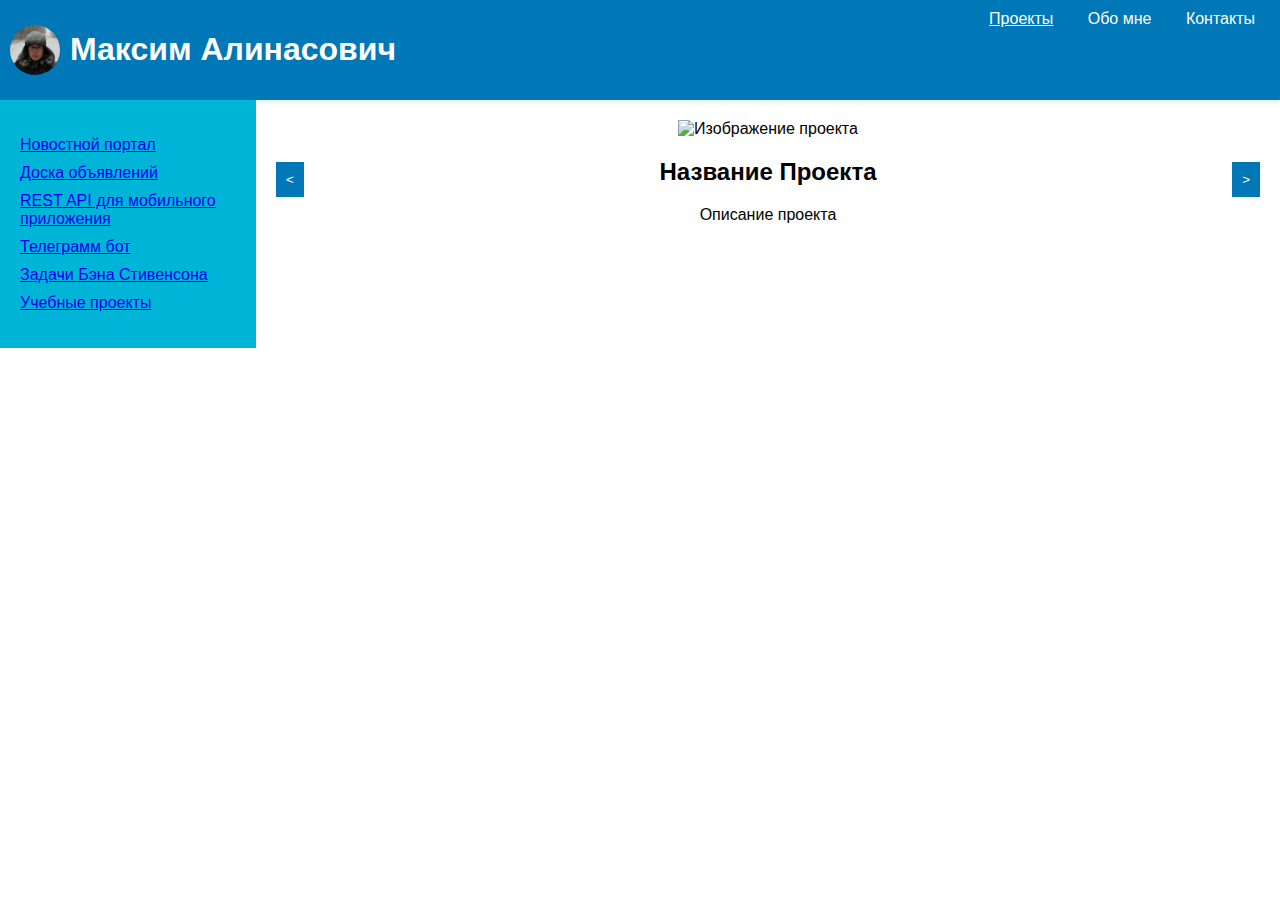
==== index.html @ 10677f11 "тест" ====
<!DOCTYPE html>
<html lang="ru">
<head>
    <meta charset="UTF-8">
    <meta name="viewport" content="width=device-width, initial-scale=1.0">
    <title>Портфолио</title>
    <link rel="stylesheet" href="styles.css">
</head>
<body>
    <header>
        <div class="profile">
            <img src="profile.png" alt="Фото профиля">
            <h1>Максим Алинасович</h1>
        </div>
        <nav>
            <a href="#" class="active">Проекты</a>
            <a href="#">Обо мне</a>
            <a href="#" id="contacts">Контакты</a>
        </nav>
    </header>

    <aside class="projects-list">
        <ul>
            <li><a href="project1.html">Новостной портал</a></li>
            <li><a href="project2.html">Доска объявлений</a></li>
            <li><a href="project3.html">REST API для мобильного приложения</a></li>
            <li><a href="project4.html">Телеграмм бот</a></li>
            <li><a href="project5.html">Задачи Бэна Стивенсона</a></li>
            <li><a href="project5.html">Учебные проекты</a></li>
        </ul>
    </aside>

    <main>
        <div class="project-detail">
            <button class="nav-arrow left">&lt;</button>
            <div class="project-info">
                <img src="project-image.jpg" alt="Изображение проекта">
                <h2>Название Проекта</h2>
                <p>Описание проекта</p>
            </div>
            <button class="nav-arrow right">&gt;</button>
        </div>
    </main>

    <div class="contact-menu">
        <ul>
            <li>Почта: example@mail.com</li>
            <li>Телеграм: @username</li>
            <li>Телефон: +123456789</li>
        </ul>
    </div>

    <script src="script.js"></script>
</body>
</html>
---- styles.css ----
body {
    font-family: Arial, sans-serif;
    margin: 0;
    padding: 0;
    display: flex;
    flex-wrap: wrap;
}

header {
    width: 100%;
    background-color: #0077b6;
    color: white;
    display: flex;
    justify-content: space-between;
    padding: 10px;
    box-shadow: 0 2px 5px rgba(0,0,0,0.1);
}

.profile {
    display: flex;
    align-items: center;
}

.profile img {
    width: 50px;
    height: 50px;
    border-radius: 50%;
    margin-right: 10px;
}

nav a {
    color: white;
    margin: 0 15px;
    text-decoration: none;
}

nav a.active, nav a:hover {
    text-decoration: underline;
}

.projects-list {
    width: 20%;
    background-color: #00b4d8;
    padding: 20px;
    box-sizing: border-box;
}

.projects-list ul {
    list-style: none;
    padding: 0;
}

.projects-list li {
    margin-bottom: 10px;
}

main {
    width: 80%;
    padding: 20px;
    box-sizing: border-box;
}

.project-detail {
    display: flex;
    align-items: center;
}

.nav-arrow {
    background-color: #0077b6;
    color: white;
    border: none;
    padding: 10px;
    cursor: pointer;
}

.project-info {
    flex-grow: 1;
    text-align: center;
}

.contact-menu {
    display: none;
    position: absolute;
    background-color: white;
    box-shadow: 0 2px 5px rgba(0,0,0,0.1);
    padding: 10px;
}

.contact-menu ul {
    list-style: none;
    padding: 0;
}

@media (max-width: 768px) {
    .projects-list {
        width: 100%;
        order: 1;
    }

    main {
        width: 100%;
        order: 2;
    }
}
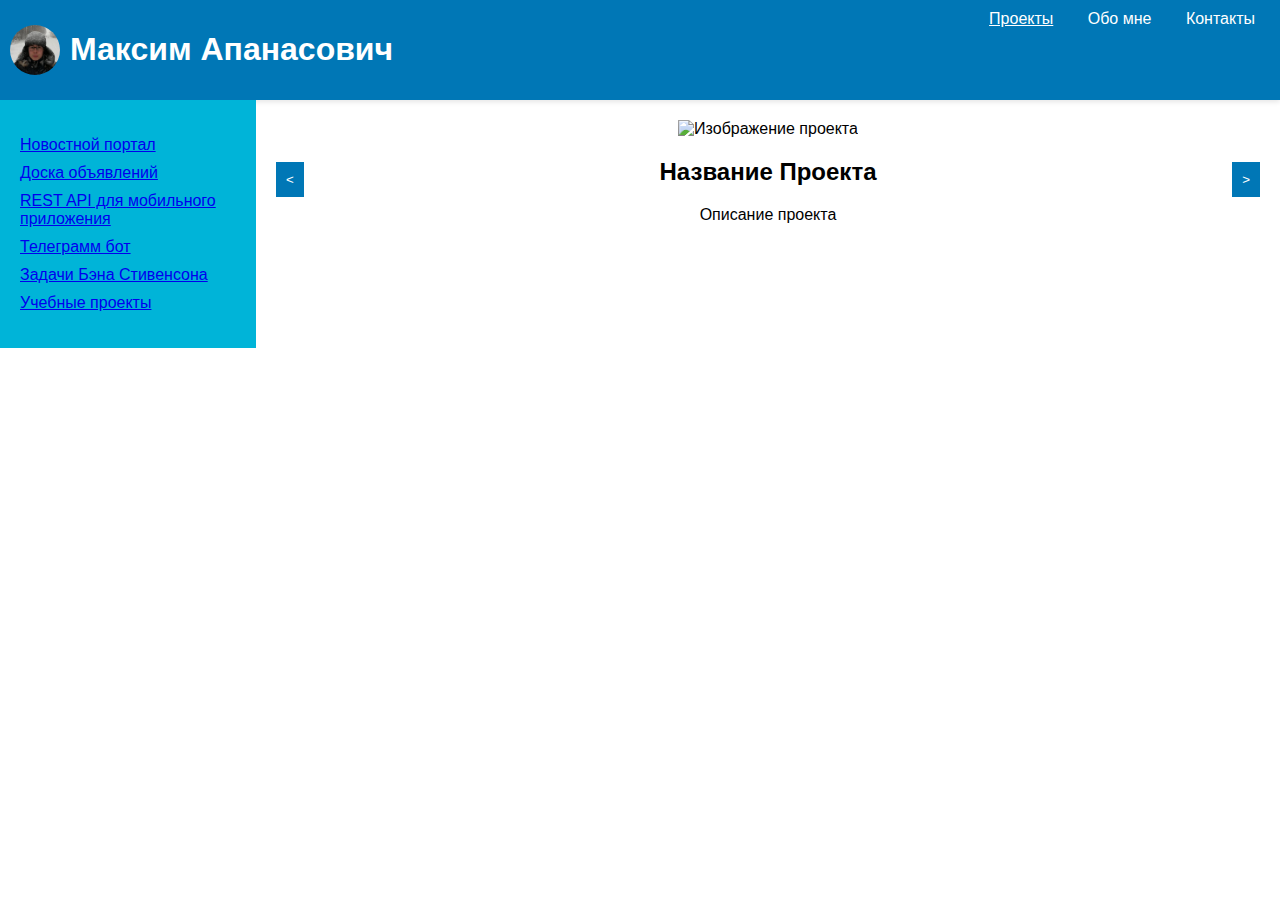
==== commit 370388c2: "тест" ====
--- a/index.html
+++ b/index.html
@@ -10,7 +10,7 @@
     <header>
         <div class="profile">
             <img src="profile.png" alt="Фото профиля">
-            <h1>Максим Алинасович</h1>
+            <h1>Максим Апанасович</h1>
         </div>
         <nav>
             <a href="#" class="active">Проекты</a>
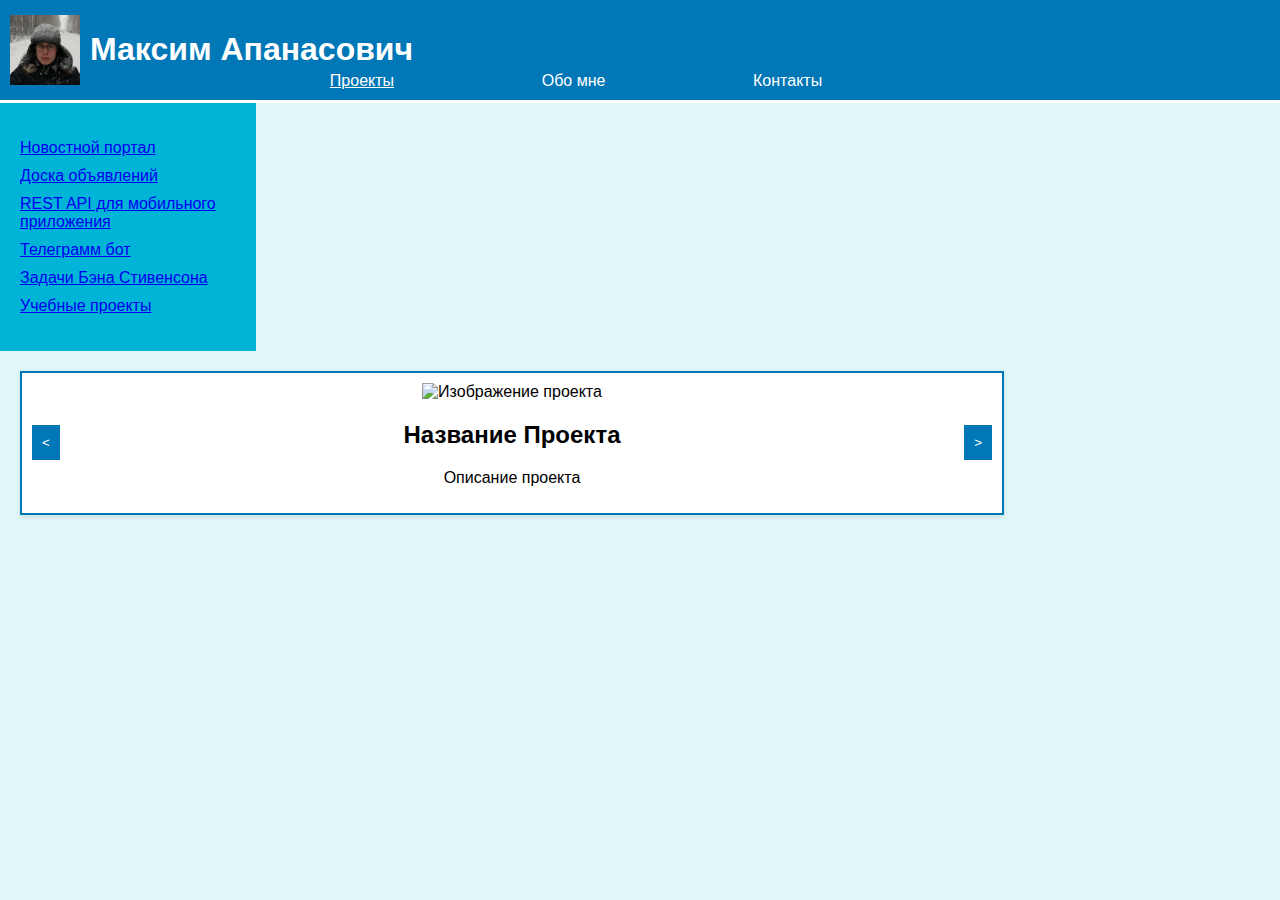
==== commit c06c5547: "Правка" ====
--- a/index.html
+++ b/index.html
@@ -7,6 +7,7 @@
     <link rel="stylesheet" href="styles.css">
 </head>
 <body>
+<div class="background">
     <header>
         <div class="profile">
             <img src="profile.png" alt="Фото профиля">
@@ -51,5 +52,6 @@
     </div>
 
     <script src="script.js"></script>
+</div>
 </body>
 </html>
--- a/styles.css
+++ b/styles.css
@@ -1,36 +1,52 @@
-body {
-    font-family: Arial, sans-serif;
+body, html {
     margin: 0;
     padding: 0;
+    font-family: Arial, sans-serif;
+    height: 100%;
+}
+
+.background {
+    background-color: #e0f7fa;
     display: flex;
-    flex-wrap: wrap;
+    flex-direction: column;
+    height: 100%;
 }
 
 header {
     width: 100%;
     background-color: #0077b6;
     color: white;
+    padding: 10px 0;
     display: flex;
+    align-items: center;
     justify-content: space-between;
-    padding: 10px;
-    box-shadow: 0 2px 5px rgba(0,0,0,0.1);
+    position: relative;
+    border-bottom: 3px solid white;
 }
 
 .profile {
     display: flex;
     align-items: center;
+    padding-left: 10px;
 }
 
 .profile img {
-    width: 50px;
-    height: 50px;
-    border-radius: 50%;
+    width: 70px;
+    height: 70px;
     margin-right: 10px;
+}
+
+nav {
+    display: flex;
+    justify-content: space-around;
+    width: 50%;
+    position: absolute;
+    bottom: 10px;
+    left: 20%;
 }
 
 nav a {
     color: white;
-    margin: 0 15px;
     text-decoration: none;
 }
 
@@ -63,6 +79,11 @@
 .project-detail {
     display: flex;
     align-items: center;
+    justify-content: space-between;
+    border: 2px solid #0077b6;
+    padding: 10px;
+    background-color: white;
+    box-shadow: 0 2px 5px rgba(0,0,0,0.1);
 }
 
 .nav-arrow {
@@ -76,6 +97,7 @@
 .project-info {
     flex-grow: 1;
     text-align: center;
+    cursor: pointer;
 }
 
 .contact-menu {
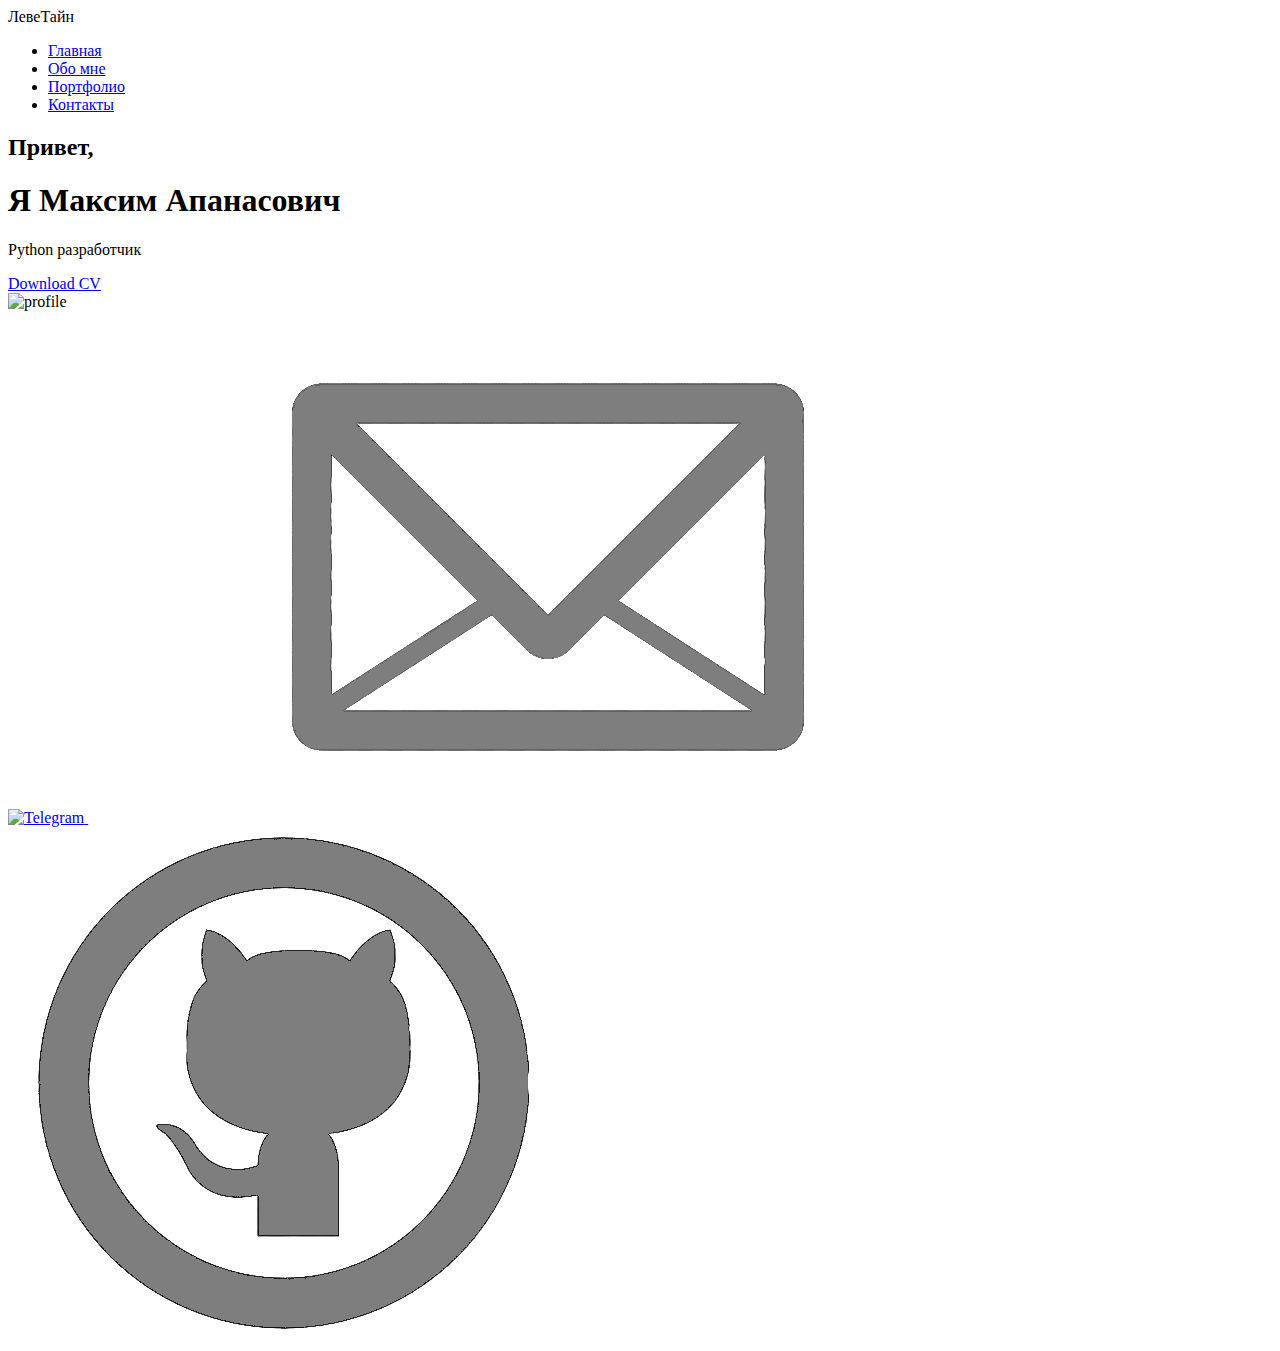
==== commit eef7231b: "28.10 обновление" ====
--- a/index.html
+++ b/index.html
@@ -1,57 +1,44 @@
 <!DOCTYPE html>
-<html lang="ru">
+<html lang="en">
 <head>
     <meta charset="UTF-8">
     <meta name="viewport" content="width=device-width, initial-scale=1.0">
-    <title>Портфолио</title>
-    <link rel="stylesheet" href="styles.css">
+    <title>Portfolio</title>
+    <link rel="stylesheet" href="static/style.css">
 </head>
 <body>
-<div class="background">
-    <header>
-        <div class="profile">
-            <img src="profile.png" alt="Фото профиля">
-            <h1>Максим Апанасович</h1>
-        </div>
-        <nav>
-            <a href="#" class="active">Проекты</a>
-            <a href="#">Обо мне</a>
-            <a href="#" id="contacts">Контакты</a>
-        </nav>
-    </header>
-
-    <aside class="projects-list">
-        <ul>
-            <li><a href="project1.html">Новостной портал</a></li>
-            <li><a href="project2.html">Доска объявлений</a></li>
-            <li><a href="project3.html">REST API для мобильного приложения</a></li>
-            <li><a href="project4.html">Телеграмм бот</a></li>
-            <li><a href="project5.html">Задачи Бэна Стивенсона</a></li>
-            <li><a href="project5.html">Учебные проекты</a></li>
+<header>
+    <nav>
+        <div class="logo">ЛевеТайн</div>
+        <ul class="nav-links">
+            <li><a href="index.html">Главная</a></li>
+            <li><a href="about.html">Обо мне</a></li>
+            <li><a href="portfolio.html">Портфолио</a></li>
+            <li><a href="#">Контакты</a></li>
         </ul>
-    </aside>
-
-    <main>
-        <div class="project-detail">
-            <button class="nav-arrow left">&lt;</button>
-            <div class="project-info">
-                <img src="project-image.jpg" alt="Изображение проекта">
-                <h2>Название Проекта</h2>
-                <p>Описание проекта</p>
-            </div>
-            <button class="nav-arrow right">&gt;</button>
-        </div>
-    </main>
-
-    <div class="contact-menu">
-        <ul>
-            <li>Почта: example@mail.com</li>
-            <li>Телеграм: @username</li>
-            <li>Телефон: +123456789</li>
-        </ul>
+    </nav>
+</header>
+<section class="hero">
+    <div class="hero-content">
+        <h2>Привет,</h2>
+        <h1>Я <span class="highlight">Максим Апанасович</span></h1>
+        <p>Python разработчик</p>
+        <a href="#" class="btn">Download CV</a>
     </div>
-
-    <script src="script.js"></script>
+    <div class="hero-image">
+        <img src="static/img/profile.png" alt="profile">
+    </div>
+</section>
+<div class="contact-icons">
+    <a href="https://t.me/avenyr" target="_blank">
+        <img src="static/img/icon-tg.png" alt="Telegram">
+    </a>
+    <a href="mailto:apanasovich04@mail.ru">
+        <img src="static/img/icon-mail.png" alt="Email">
+    </a>
+    <a href="https://github.com/Tasank">
+        <img src="static/img/icon-git.png" alt="GitHub">
+    </a>
 </div>
 </body>
-</html>
+</html>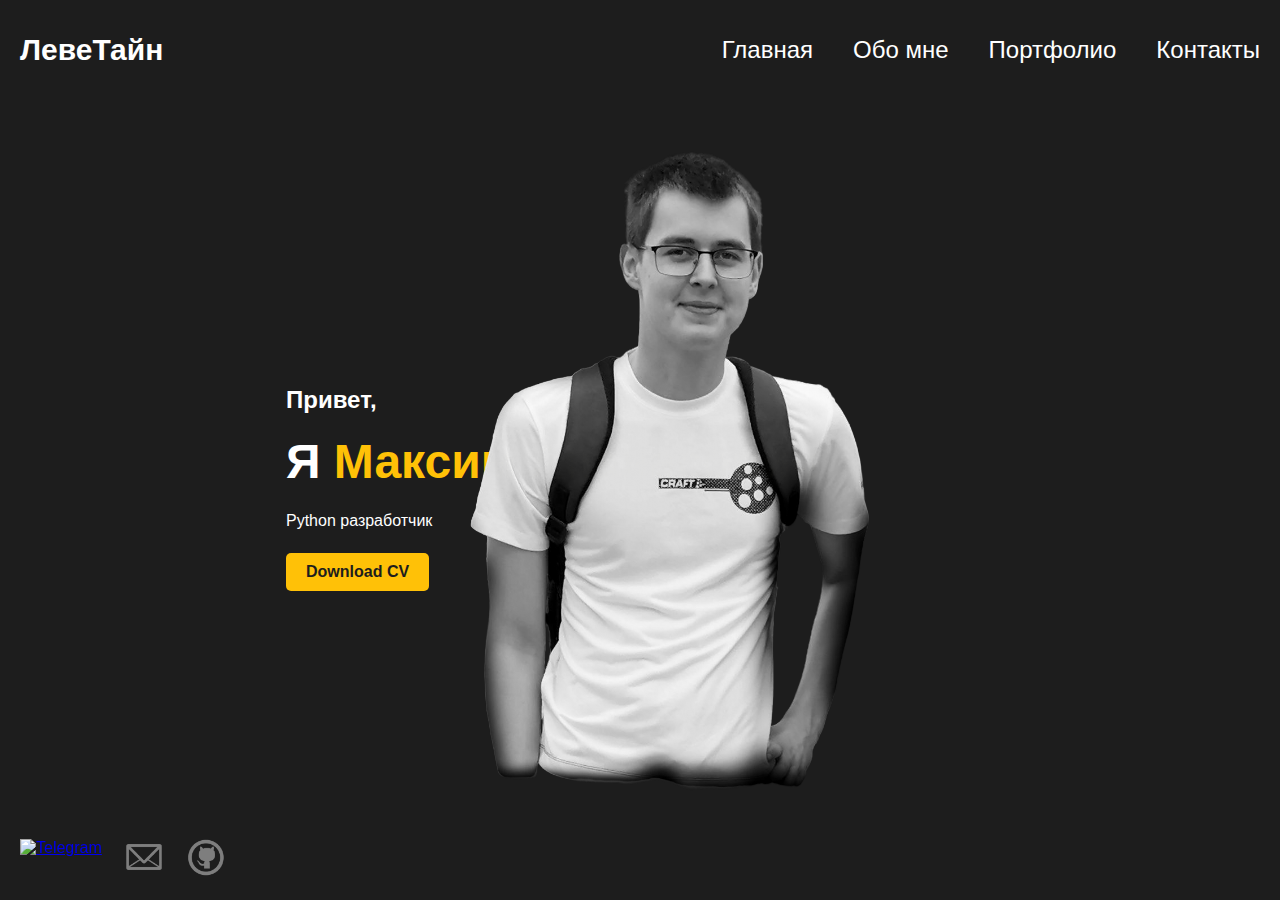
==== commit 21d3fae1: "28.10 обновление" ====
--- a/index.html
+++ b/index.html
@@ -4,7 +4,7 @@
     <meta charset="UTF-8">
     <meta name="viewport" content="width=device-width, initial-scale=1.0">
     <title>Portfolio</title>
-    <link rel="stylesheet" href="static/style.css">
+    <link rel="stylesheet" href="static/styles.css">
 </head>
 <body>
 <header>
--- a/static/styles.css
+++ b/static/styles.css
@@ -0,0 +1,269 @@
+body {
+    margin: 0;
+    font-family: Arial, sans-serif;
+    background-color: #1d1d1d;
+    color: #ffffff;
+}
+header {
+    padding: 20px;
+    display: flex;
+    justify-content: space-between;
+    align-items: center;
+}
+
+nav {
+    display: flex;
+    align-items: center;
+    width: 100%;
+}
+
+.logo {
+    font-size: 30px;
+    font-family: Arial, sans-serif;
+    font-weight: bold;
+    color: #ffffff;
+    text-decoration: none;
+}
+
+.nav-links {
+    list-style: none;
+    display: flex;
+    gap: 40px;
+    justify-content: center;
+    margin-left: auto;
+}
+
+.nav-links a {
+    color: #ffffff;
+    text-decoration: none;
+    font-size: 24px;
+    font-family: Arial, sans-serif;
+    font-weight: normal;
+    transition: color 0.2s ease;
+}
+
+.nav-links a:hover {
+    color: #ccc;
+}
+
+.hero {
+    display: flex;
+    justify-content: space-between;
+    align-items: center;
+    padding: 50px;
+    background-color: #1d1d1d;
+}
+
+.hero-content {
+    max-width: 50%;
+    margin-left: 20%;
+}
+
+.hero-content h1 {
+    font-size: 3em;
+    margin: 0;
+}
+
+.hero-content .highlight {
+    color: #ffc107;
+}
+
+.hero-content p {
+    margin: 20px 0;
+    line-height: 1.5;
+}
+
+.btn {
+    display: inline-block;
+    padding: 10px 20px;
+    background-color: #ffc107;
+    color: #1d1d1d;
+    text-decoration: none;
+    font-weight: bold;
+    border-radius: 5px;
+}
+
+.hero-image img {
+    width: 400px;
+    height: auto;
+    margin-left: -90%;
+
+}
+
+.contact-icons {
+    position: fixed;
+    bottom: 20px;
+    left: 20px;
+    display: flex;
+    gap: 10px;
+}
+
+.contact-icons a img {
+    width: 40px;
+    height: 40px;
+    transition: transform 0.3s;
+}
+
+.contact-icons a:nth-child(2) img {
+    width: 64px; /* Увеличиваем ширину второй иконки */
+    height: auto; /* Сохраняем пропорции */
+}
+
+.contact-icons a:nth-child(3) img {
+    width: 40px; /* Увеличиваем ширину второй иконки */
+    height: auto; /* Сохраняем пропорции */
+}
+.contact-icons a img:hover {
+    transform: scale(1.1);
+}
+/* Портфолио */
+.portfolio {
+    display: flex;
+    padding: 50px;
+    height: 90vh;
+    background-color: #1d1d1d;
+}
+
+.project-list {
+    width: 15%;
+
+    border: 2px solid yellow;
+    background-color: rgba(255, 255, 255, 0.1);
+    padding: 15px;
+}
+
+.project-list h3 {
+    margin: 0 0 10px 0;
+}
+
+.project-list ul {
+    list-style-type: none;
+    padding: 0;
+}
+
+.project-list li {
+    margin: 5px 0;
+}
+
+.project-display {
+    flex: 1;
+    display: flex;
+    align-items: center;
+    border: 1px solid #ccc;
+    background-color: rgba(255, 255, 255, 0.1);
+    box-shadow: 0 4px 8px rgba(0, 0, 0, 0.2);
+    padding: 20px;
+    position: relative;
+    overflow: hidden; /* Скрываем переполнение */
+}
+
+.project-info {
+    flex: 1;
+    padding: 10px;
+    cursor: pointer;
+    transition: background-color 0.3s;
+}
+
+.project-content {
+    opacity: 1;
+    transition: opacity 0.3s;
+}
+
+.project-info img {
+    max-width: 100%;
+    height: auto;
+    margin-bottom: 15px;
+}
+
+.project-info:hover {
+    background-color: rgba(255, 255, 255, 0.2);
+}
+
+.fade-out {
+    opacity: 0;
+    transition: opacity 0.3s;
+}
+
+.slide-in-left {
+    opacity: 0;
+    transform: translateX(-100%);
+    animation: slide-in-left 0.3s forwards;
+}
+
+.slide-in-right {
+    opacity: 0;
+    transform: translateX(100%);
+    animation: slide-in-right 0.3s forwards;
+}
+
+@keyframes slide-in-left {
+    to {
+        opacity: 1;
+        transform: translateX(0);
+    }
+}
+
+@keyframes slide-in-right {
+    to {
+        opacity: 1;
+        transform: translateX(0);
+    }
+}
+.arrow {
+    cursor: pointer;
+    color: gray;
+    font-size: 2em;
+    padding: 0 20px;
+    transition: color 0.3s;
+}
+
+.arrow:hover {
+    color: #ffc107;
+}
+
+.project-info {
+    flex: 1;
+    height: 100%;
+    padding: 10px;
+    cursor: pointer;
+    transition: background-color 0.3s;
+    display: flex;
+    flex-direction: column;
+    align-items: center;
+}
+
+.project-info:hover {
+    background-color: rgba(255, 255, 255, 0.2);
+}
+
+
+
+/* Мобильная версия */
+@media (max-width: 768px) {
+    .hero {
+        flex-direction: column;
+        text-align: center;
+    }
+
+    .hero-content, .hero-image {
+        max-width: 100%;
+    }
+
+    .hero-content h1 {
+        font-size: 2em;
+    }
+
+    .hero-image img {
+        width: 200px;
+    }
+
+    .nav-links {
+        flex-direction: column;
+        gap: 10px;
+    }
+    .contact-icons {
+        position: static;
+        justify-content: center;
+        padding: 20px 0;
+    }
+}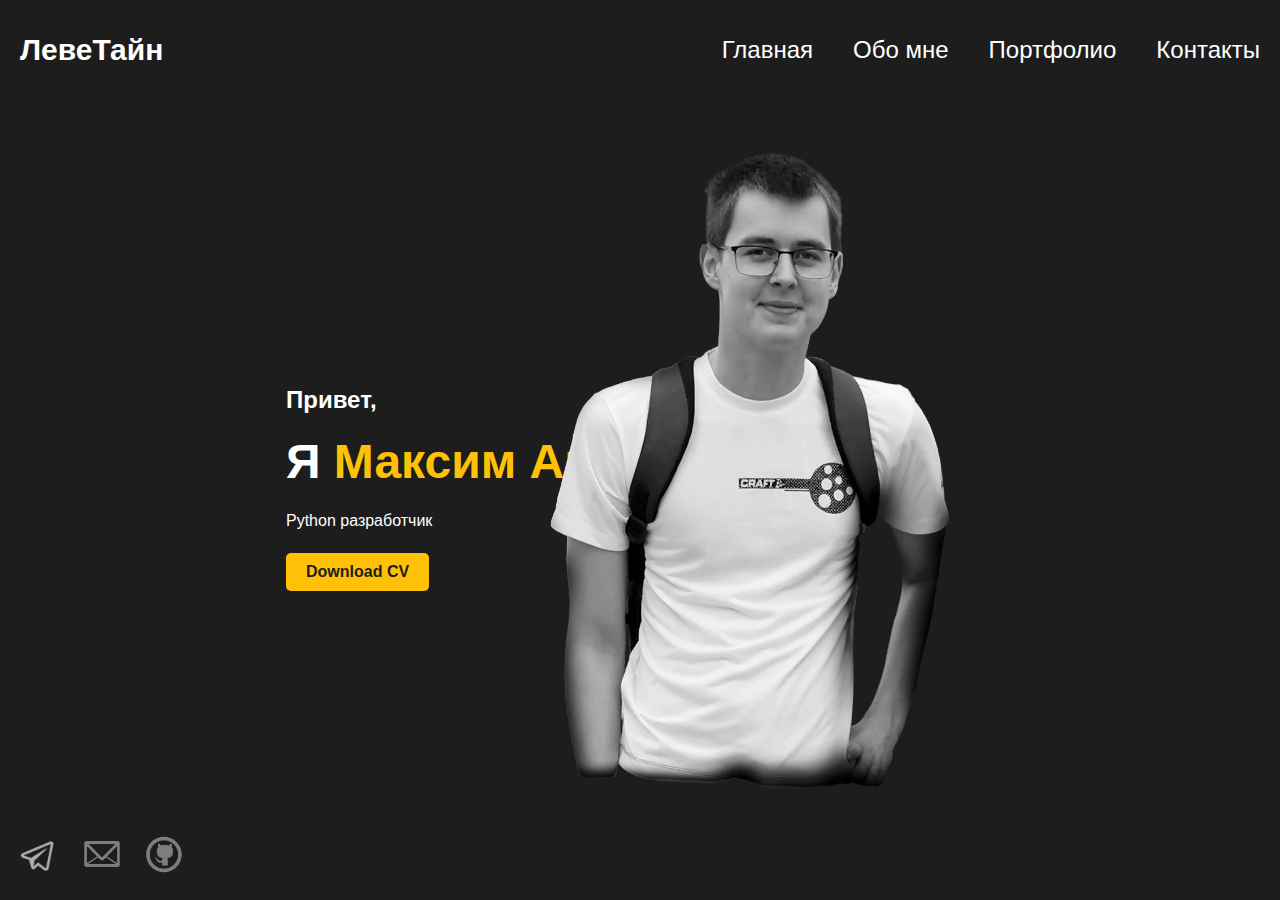
==== commit b11c7010: "28.10 обновление" ====
--- a/index.html
+++ b/index.html
@@ -31,7 +31,7 @@
 </section>
 <div class="contact-icons">
     <a href="https://t.me/avenyr" target="_blank">
-        <img src="static/img/icon-tg.png" alt="Telegram">
+        <img src="static/img/Icon-tg.jpg" alt="Telegram">
     </a>
     <a href="mailto:apanasovich04@mail.ru">
         <img src="static/img/icon-mail.png" alt="Email">
--- a/static/styles.css
+++ b/static/styles.css
@@ -86,7 +86,7 @@
 .hero-image img {
     width: 400px;
     height: auto;
-    margin-left: -90%;
+    margin-left: -70%;
 
 }
 
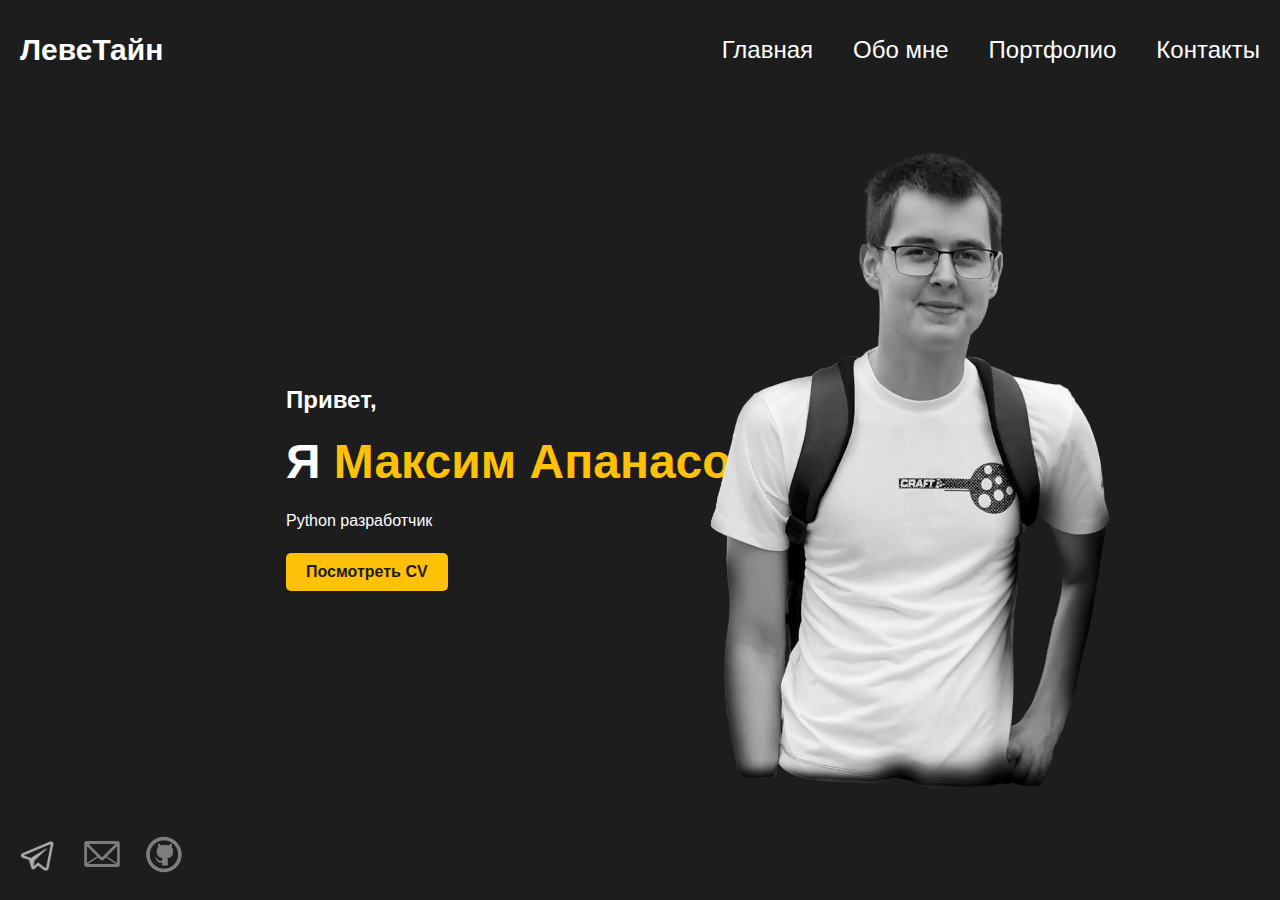
==== commit 3247881b: "29.10 обновление" ====
--- a/index.html
+++ b/index.html
@@ -14,7 +14,7 @@
             <li><a href="index.html">Главная</a></li>
             <li><a href="about.html">Обо мне</a></li>
             <li><a href="portfolio.html">Портфолио</a></li>
-            <li><a href="#">Контакты</a></li>
+            <li><a href="contact.html">Контакты</a></li>
         </ul>
     </nav>
 </header>
@@ -23,7 +23,7 @@
         <h2>Привет,</h2>
         <h1>Я <span class="highlight">Максим Апанасович</span></h1>
         <p>Python разработчик</p>
-        <a href="#" class="btn">Download CV</a>
+        <a href="portfolio.html" class="btn">Посмотреть CV</a>
     </div>
     <div class="hero-image">
         <img src="static/img/profile.png" alt="profile">
--- a/static/styles.css
+++ b/static/styles.css
@@ -86,7 +86,7 @@
 .hero-image img {
     width: 400px;
     height: auto;
-    margin-left: -70%;
+    margin-left: -30%;
 
 }
 
@@ -116,12 +116,126 @@
 .contact-icons a img:hover {
     transform: scale(1.1);
 }
+/* Контакты */
+.contact-info ul {
+    list-style: none;
+    padding: 0;
+    margin: 0;
+    background-color: transparent;
+    border: 1px solid #333;
+    padding: 10px;
+    border-radius: 10px;
+}
+
+.contact-info ul li {
+    margin-bottom: 10px;
+}
+
+.contact-info ul li a {
+    text-decoration: none;
+    color: #FFF700;
+    font-size: 16px;
+    font-weight: bold;
+}
+/* Обо мне */
+.about-section {
+    background-color: transparent;
+    padding: 20px;
+    border: 2px solid #ffff00;
+    border-radius: 10px;
+    box-shadow: 0 0 10px rgba(0, 0, 0, 0.1);
+    margin: 40px auto;
+    max-width: 800px;
+}
+.about-study {
+    margin-bottom: 20px;
+}
+
+.about-header {
+    margin-bottom: 20px;
+}
+
+.about-header h2 {
+    font-size: 26px;
+    font-weight: bold;
+    color: #FFFFFF;
+}
+
+.about-content {
+    margin-bottom: 20px;
+}
+
+.about-content p {
+    font-size: 20px;
+    color: #FFFFFF;
+}
+
+.about-skills {
+    margin-bottom: 20px;
+}
+
+.about-skills h3 {
+    font-size: 26px;
+    font-weight: bold;
+    color: #FFFFFF;
+}
+
+.about-skills ul {
+    list-style: none;
+    padding: 0;
+    margin: 0;
+}
+
+.about-skills ul li {
+    font-size: 24px;
+    margin-bottom: 10px;
+    color: #FFFFFF;
+}
+
+.about-resume {
+    margin-bottom: 20px;
+}
+
+.about-resume h3 {
+    font-size: 24px;
+    font-weight: bold;
+    color: #FFFFFF;
+}
+
+.about-resume img {
+    width: 34%;
+    height: auto;
+    border: 1px solid #ffff00;
+}
+
+.about-certificates {
+    margin-bottom: 20px;
+}
+
+.about-certificates h3 {
+    font-size: 24px;
+    font-weight: bold;
+    color: #FFFFFF;
+}
+
+.certificate-row {
+    display: flex;
+    flex-direction: column;
+    align-items: center;
+}
+
+.certificate-row img {
+    width: 34%;
+    height: auto;
+    border: 1px solid #ffff00;
+    margin-bottom: 20px;
+}
+
 /* Портфолио */
 .portfolio {
     display: flex;
     padding: 50px;
     height: 90vh;
-    background-color: #1d1d1d;
 }
 
 .project-list {
@@ -149,9 +263,6 @@
     flex: 1;
     display: flex;
     align-items: center;
-    border: 1px solid #ccc;
-    background-color: rgba(255, 255, 255, 0.1);
-    box-shadow: 0 4px 8px rgba(0, 0, 0, 0.2);
     padding: 20px;
     position: relative;
     overflow: hidden; /* Скрываем переполнение */
@@ -161,6 +272,9 @@
     flex: 1;
     padding: 10px;
     cursor: pointer;
+    border: 2px solid yellow;
+    border-radius: 10px;
+    background-color: rgba(255, 255, 255, 0.1);
     transition: background-color 0.3s;
 }
 
@@ -173,6 +287,15 @@
     max-width: 100%;
     height: auto;
     margin-bottom: 15px;
+}
+
+.project-info h4 {
+    margin: 0;
+}
+
+.project.small-image img {
+    height: 55%; /* Уменьшаем высоту на 75% */
+    width: auto; /* Сохраняем пропорции */
 }
 
 .project-info:hover {
@@ -266,4 +389,35 @@
         justify-content: center;
         padding: 20px 0;
     }
+    .contact-info ul {
+        padding: 10px;
+    }
+    .contact-info ul li {
+        margin-bottom: 10px;
+    }
+    .about-section {
+        padding: 10px;
+    }
+    .about-header h2 {
+        font-size: 18px;
+    }
+    .about-content p {
+        font-size: 14px;
+    }
+    .about-skills ul li {
+        font-size: 14px;
+    }
+    .about-resume img {
+        width: 100%;
+        height: auto;
+    }
+    .certificate-row {
+        flex-direction: column;
+    }
+    .certificate-row img {
+        width: 100%;
+        height: auto;
+        margin-bottom: 10px;
+    }
+
 }